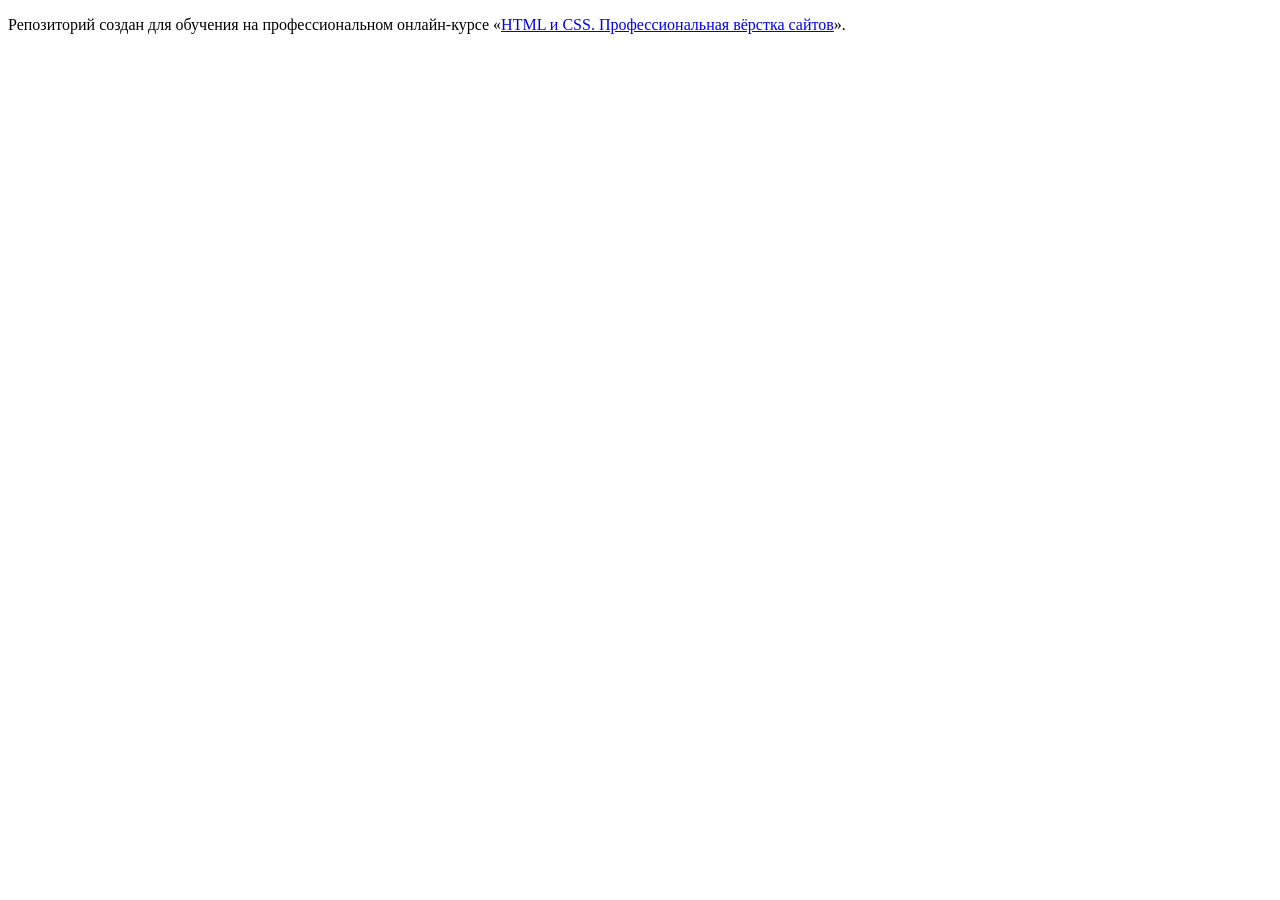
==== index.html @ 045b47e9 ":hatching_chick:" ====
<!DOCTYPE html>
<html lang="ru">
  <head>
    <meta charset="utf-8">
    <title>HTML Academy: Седона</title>
  </head>
  <body>

    <p>Репозиторий создан для обучения на профессиональном онлайн‑курсе «<a href="https://htmlacademy.ru/intensive/htmlcss">HTML и CSS. Профессиональная вёрстка сайтов</a>».</p>

  </body>
</html>
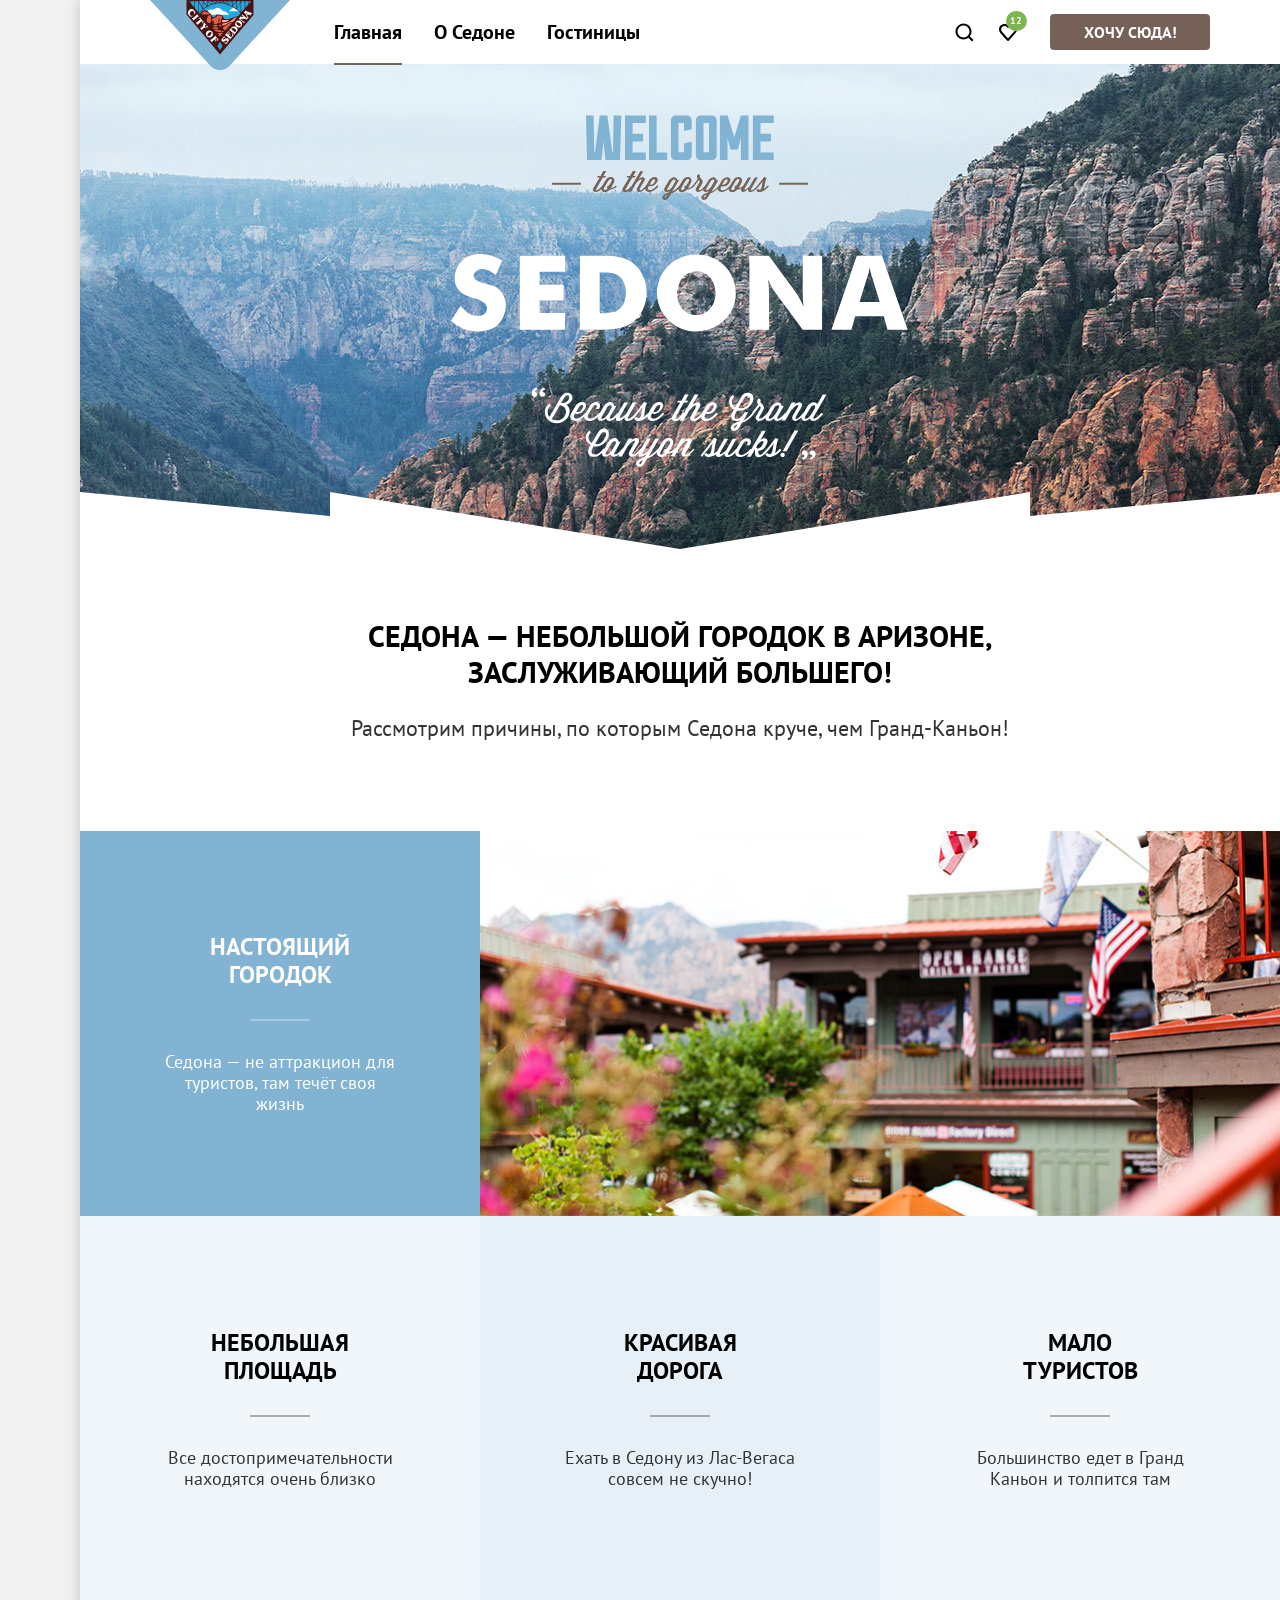
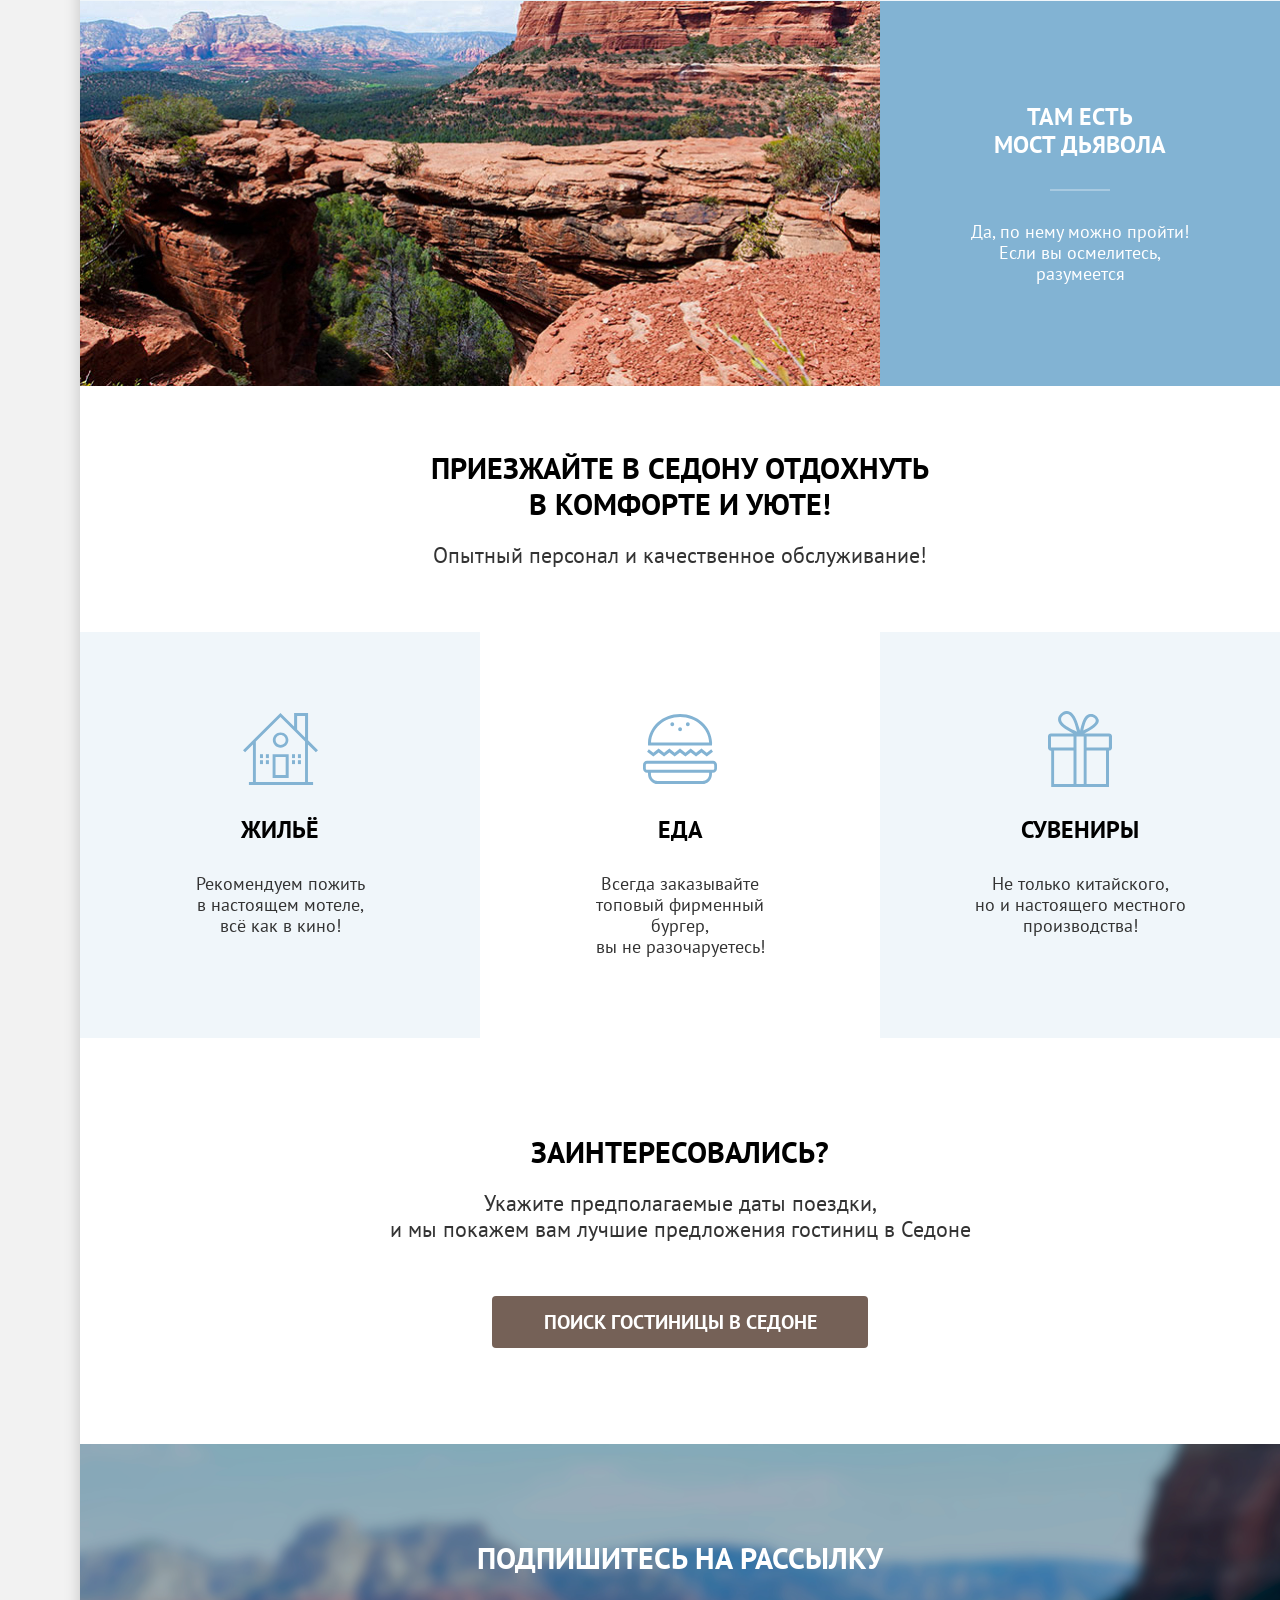
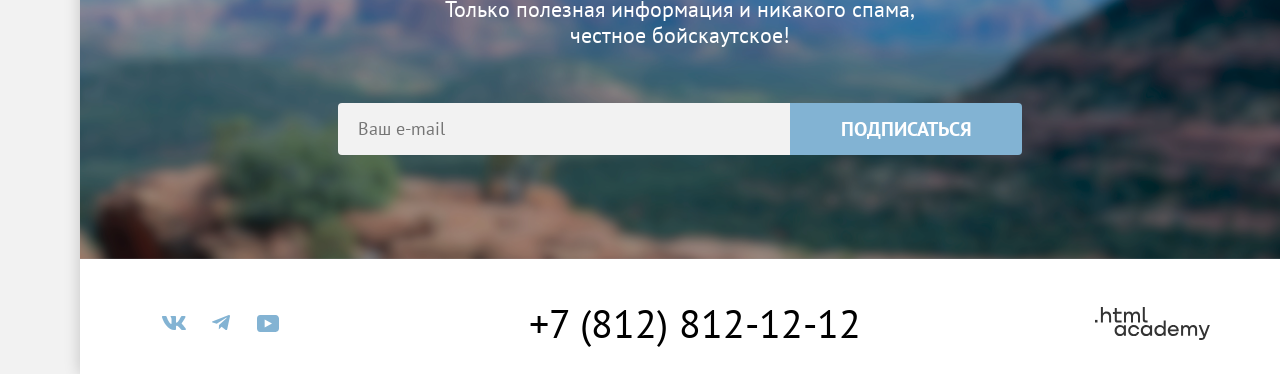
==== commit 00c75dca: "fix#1" ====
--- a/index.html
+++ b/index.html
@@ -1,12 +1,299 @@
 <!DOCTYPE html>
 <html lang="ru">
+
   <head>
-    <meta charset="utf-8">
-    <title>HTML Academy: Седона</title>
+    <meta charset="UTF-8">
+    <meta name="viewport" content="width=device-width, initial-scale=1.0">
+    <title>Главная страница Седона</title>
+    <link rel="stylesheet" href="./styles/styles.css">
   </head>
-  <body>
-
-    <p>Репозиторий создан для обучения на профессиональном онлайн‑курсе «<a href="https://htmlacademy.ru/intensive/htmlcss">HTML и CSS. Профессиональная вёрстка сайтов</a>».</p>
-
+
+  <body class="page">
+    <div class="page__layout container">
+      <header class="page__header page-header" data-test="header">
+        <nav class="page-header__main-nav main-nav">
+          <a class="main-nav__logo logo" href="index.html">
+            <img class="logo__image" src="./images/logo.svg" width="140" height="70" alt="Логотип Седона">
+          </a>
+
+          <ul class="main-nav__site-nav site-nav">
+            <li class="site-nav__item">
+              <a class="site-nav__link site-nav__link--active" href="index.html">Главная</a>
+            </li>
+            <li class="site-nav__item">
+              <a class="site-nav__link" href="about.html">О Седоне</a>
+            </li>
+            <li class="site-nav__item">
+              <a class="site-nav__link" href="catalog.html">Гостиницы</a>
+            </li>
+          </ul>
+
+          <ul class="main-nav__user-nav user-nav">
+            <li class="user-nav__item">
+              <a class="user-nav__link user-nav__link--icon-search" href="search.html">
+                <span class="visually-hidden">Поиск по сайту</span>
+              </a>
+            </li>
+            <li class="user-nav__item">
+              <a class="user-nav__link user-nav__link--icon-favorite" href="#">
+                <span class="visually-hidden">Сохранённые товары</span>
+                <span class="user-nav__notification notification-badge">12</span>
+              </a>
+            </li>
+          </ul>
+
+          <a class="main-nav__button button button--secondary button--size-s" href="#">Хочу сюда!</a>
+        </nav>
+      </header>
+
+      <div class="page__content" data-test="main">
+        <main class="page__main">
+          <section class="hero" data-test="hero">
+            <h1 class="visually-hidden">Турестический город Седона</h1>
+
+            <img class="hero__image" src="./images/welcome.svg" width="458" height="352" alt="welcome to the gorgeous. Sedona Becouse the Grand Canyon sucks!">
+          </section>
+
+          <section class="reasons" data-test="advantages">
+            <h2 class="visually-hidden">Причины посетить Седону</h2>
+
+            <div class="reasons__content">
+              <p class="reasons__title">Седона — небольшой городок в Аризоне, заслуживающий большего!</p>
+              <p class="reasons__description">Рассмотрим причины, по которым Седона круче, чем Гранд-Каньон!</p>
+            </div>
+
+            <ul class="reasons__list">
+              <li class="reasons__item reasons__item--theme-accent reasons__item--wide">
+                <div class="reasons__item-content">
+                  <h3 class="reasons__item-title">Настоящий городок</h3>
+                  <p class="reasons__item-description">Седона — не аттракцион для туристов, там течёт своя жизнь</p>
+                </div>
+
+                <img class="reasons__image" src="./images/reasons-1.jpg.jpg" width="800" height="385" alt="Главная улица Седоны">
+              </li>
+              <li class="reasons__item">
+                <div class="reasons__item-content">
+                  <h3 class="reasons__item-title">Небольшая площадь</h3>
+                  <p class="reasons__item-description">Все достопримечательности находятся очень близко</p>
+                </div>
+              </li>
+              <li class="reasons__item">
+                <div class="reasons__item-content">
+                  <h3 class="reasons__item-title">Красивая <br> дорога</h3>
+                  <p class="reasons__item-description">Ехать в Седону из Лас-Вегаса совсем не скучно!</p>
+                </div>
+              </li>
+              <li class="reasons__item">
+                <div class="reasons__item-content">
+                  <h3 class="reasons__item-title">Мало <br> туристов</h3>
+                  <p class="reasons__item-description">Большинство едет в Гранд Каньон и толпится там</p>
+                </div>
+              </li>
+
+              <li class="reasons__item reasons__item--theme-accent reasons__item--wide reasons__item--direction-reverse">
+                <div class="reasons__item-content">
+                  <h3 class="reasons__item-title">Там есть <br> мост дьявола</h3>
+                  <p class="reasons__item-description">Да, по нему можно пройти! Если вы осмелитесь, разумеется</p>
+                </div>
+                <img class="reasons__image" src="./images/reasons-2.jpg.jpg" width="800" height="385" alt="Главная улица Седоны">
+              </li>
+
+            </ul>
+          </section>
+
+          <section class="recommendations" data-test="service">
+            <h2 class="visually-hidden">Рекомендации</h2>
+
+            <div class="recommendations__content">
+              <p class="recommendations__title">Приезжайте в Седону отдохнуть в комфорте и уюте!</p>
+              <p class="recommendations__description">Опытный персонал и качественное обслуживание!</p>
+            </div>
+
+            <ul class="recommendations__list">
+              <li class="recommendations__item recommendations__item--icon-house">
+                <h3 class="recommendations__item-title">Жильё</h3>
+                <p class="recommendations__item-description">Рекомендуем пожить <br> в настоящем мотеле, <br> всё как в кино!</p>
+              </li>
+              <li class="recommendations__item recommendations__item--icon-food">
+                <h3 class="recommendations__item-title">Еда</h3>
+                <p class="recommendations__item-description">Всегда заказывайте <br> топовый фирменный бургер, <br> вы не разочаруетесь!</p>
+              </li>
+              <li class="recommendations__item recommendations__item--icon-present">
+                <h3 class="recommendations__item-title">Сувениры</h3>
+                <p class="recommendations__item-description">Не только китайского, <br> но и настоящего местного <br> производства!</p>
+              </li>
+            </ul>
+          </section>
+
+          <section class="hotels" data-test="search">
+            <h2 class="visually-hidden">Зарегестрироваться в гостиницу</h2>
+
+            <div class="hotels__content">
+              <p class="hotels__title">Заинтересовались?</p>
+              <p class="hotels__description">
+                Укажите предполагаемые даты поездки, <br> и мы покажем вам лучшие предложения гостиниц в Седоне
+              </p>
+
+              <button class="hotels__button button button--secondary button--size-m" type="button">ПОИСК ГОСТИНИЦЫ В седоне</button>
+            </div>
+          </section>
+        </main>
+
+        <section class="newsletter newsletter--theme-cover" data-test="subscribe">
+          <div class="newsletter__content">
+            <h2 class="newsletter__title">Подпишитесь на рассылку</h2>
+            <p class="newsletter__description">
+              Только полезная информация и никакого спама, честное бойскаутское!
+            </p>
+          </div>
+
+          <form class="newsletter__form newsletter-form" action="https://echo.htmlacademy.ru/" method="post">
+            <label class="visually-hidden" for="user-email-field">E-mail</label>
+            <input class="newsletter-form__field field" type="email" name="user-email" id="user-email-field" placeholder="Ваш e-mail">
+
+            <button class="newsletter-form__button button button--primary button--size-m" type="submit">Подписаться</button>
+          </form>
+
+        </section>
+      </div>
+
+      <footer class="page__footer page-footer" data-test="footer">
+        <ul class="page-footer__social social">
+          <li class="social__item">
+            <a class="social__link social__link--icon-vk" href="#">
+              <span class="visually-hidden">Vkontake</span>
+            </a>
+          </li>
+          <li class="social__item">
+            <a class="social__link social__link--icon-telegram" href="#">
+              <span class="visually-hidden">Telegram</span>
+            </a>
+          </li>
+          <li class="social__item">
+            <a class="social__link social__link--icon-youtube" href="#">
+              <span class="visually-hidden">Youtube</span>
+            </a>
+          </li>
+        </ul>
+
+        <a class="page-footer__phone" href="tel:++78128121212">+7 (812) 812-12-12</a>
+
+        <a class="page-footer__developed" href="https://htmlacademy.ru/intensive/htmlcss">
+          <svg width="115" height="33" viewBox="0 0 115 33" fill="currentColor" xmlns="http://www.w3.org/2000/svg">
+            <path d="M0 12.9V15.5H2.5V12.9H0Z" />
+            <path d="M11.6 4.5C10 4.5 8.8 5.2 8 6.2H7.9V0H5.9V15.5H7.9V10.2C7.9 8.1 9.2 6.6 11.2 6.6C13 6.6 14.1 8 14.1 9.8V15.5H16.1V9.4C16.2 6.4 14.3 4.5 11.6 4.5Z" />
+            <path d="M26.6 4.8H21.8V1.1H19.8V4.9H17.9V6.9H19.8V12.9C19.8 14.6 20.8 15.6 22.5 15.6H26.6V13.6H22.9C22.2 13.6 21.8 13.2 21.8 12.5V6.8H26.6V4.8Z" />
+            <path d="M41.1 4.6C39.5 4.6 38.2 5.4 37.6 6.7H37.5C36.9 5.5 35.7 4.6 34.1 4.6C32.7 4.6 31.6 5.4 31 6.4H30.9V4.8H29V15.4H31V10C31 8 32 6.5 33.6 6.5C35.1 6.5 36 7.5 36 9.1V15.4H38V9.8C38 7.4 39.4 6.5 40.6 6.5C42.1 6.5 43 7.5 43 9.1V15.4H45V8.9C45.1 6.4 43.6 4.6 41.1 4.6Z" />
+            <path d="M47.8 12.7C47.8 14.4 48.8 15.4 50.6 15.4H52.6V13.4H50.9C50.2 13.4 49.8 13 49.8 12.3V0H47.8V12.7Z" />
+            <path d="M28.9 19.7C28 18.6 26.7 17.9 25 17.9C21.9 17.9 19.6 20.2 19.6 23.5C19.6 26.8 21.9 29.1 25 29.1C26.8 29.1 28 28.3 28.8 27.2H28.9V28.8H30.9V18.2H28.9V19.7ZM25.3 27.1C23.1 27.1 21.7 25.5 21.7 23.5C21.7 21.5 23.1 19.9 25.3 19.9C27.5 19.9 28.9 21.5 28.9 23.5C28.9 25.4 27.5 27.1 25.3 27.1Z" />
+            <path d="M44.2 22C43.7 19.6 41.6 17.9 38.8 17.9C35.4 17.9 33.2 20.4 33.2 23.5C33.2 26.6 35.4 29.1 38.8 29.1C41.6 29.1 43.7 27.3 44.2 24.9H42.1C41.7 26.2 40.4 27.2 38.8 27.2C36.6 27.2 35.2 25.6 35.2 23.6C35.2 21.6 36.6 20 38.8 20C40.4 20 41.6 21 42.1 22.2H44.2V22Z" />
+            <path d="M55.1 19.7C54.2 18.6 52.9 17.9 51.2 17.9C48.1 17.9 45.8 20.2 45.8 23.5C45.8 26.8 48.1 29.1 51.2 29.1C53 29.1 54.2 28.3 55 27.2H55.1V28.8H57.1V18.2H55.1V19.7ZM51.5 27.1C49.3 27.1 47.9 25.5 47.9 23.5C47.9 21.5 49.3 19.9 51.5 19.9C53.7 19.9 55.1 21.5 55.1 23.5C55.1 25.4 53.6 27.1 51.5 27.1Z" />
+            <path d="M68.7 19.8C67.8 18.7 66.5 17.9 64.8 17.9C61.7 17.9 59.4 20.2 59.4 23.5C59.4 26.8 61.6 29.1 64.8 29.1C66.5 29.1 67.8 28.3 68.6 27.3H68.7V28.8H70.7V13.4H68.7V19.8ZM65.1 27.1C62.9 27.1 61.5 25.5 61.5 23.5C61.5 21.5 62.9 19.9 65.1 19.9C67.3 19.9 68.7 21.5 68.7 23.5C68.6 25.5 67.2 27.1 65.1 27.1Z" />
+            <path d="M78.3 17.9C75 17.9 72.8 20.4 72.8 23.5C72.8 26.5 74.9 29.1 78.3 29.1C80.8 29.1 82.8 27.8 83.5 25.5H81.4C80.9 26.5 79.8 27.1 78.4 27.1C76.5 27.1 75.1 25.8 75 24.2H83.8C84 20.6 81.8 17.9 78.3 17.9ZM78.3 19.8C80 19.8 81.3 20.8 81.6 22.4H75.1C75.4 20.9 76.6 19.8 78.3 19.8Z" />
+            <path d="M98.2 17.9C96.6 17.9 95.3 18.7 94.6 19.9H94.5C93.9 18.7 92.7 17.9 91.1 17.9C89.7 17.9 88.6 18.6 88 19.7V18.2H86.1V28.8H88.1V23.4C88.1 21.4 89.1 20 90.7 19.9C92.2 19.9 93.1 20.9 93.1 22.5V28.8H95.1V23.2C95.1 20.8 96.5 19.9 97.7 19.9C99.2 19.9 100.1 20.9 100.1 22.5V28.8H102.1V22.3C102.2 19.7 100.7 17.9 98.2 17.9Z" />
+            <path d="M109.4 27L105.8 18.1H103.6L108.4 29.7C108.1 30.6 107.7 30.9 106.7 30.9H104.2V32.9H106.7C108.5 32.9 109.5 32.1 110.2 30.3L114.9 18.1H112.8L109.4 27Z" />
+          </svg>
+
+          <span class="visually-hidden">Сайт разработан HTML Academy</span>
+        </a>
+      </footer>
+    </div>
+
+    <div class="modal">
+      <div class="modal__content">
+        <button class="modal__close" type="button" title="Закрыть">
+          <span class="visually-hidden">Закрыть</span>
+        </button>
+
+        <section>
+          <h2 class="modal__title">Поиск гостиницы в Седоне</h2>
+
+          <form class="modal__form appointment-form" action="https://echo.htmlacademy.ru" method="post">
+            <div class="appointment-form__field-group appointment-form__field-date">
+              <label class="appointment-form__label" for="arrival-date">Дата заезда:</label>
+
+              <div class="appointment-form__input-date-wrapper">
+                <input class="appointment-form__input appointment-form__input-date" type="text" name="arrival-date" id="arrival-date" value="27 апреля 2020" placeholder="Укажите дату" required>
+
+                <span class="appointment-form__text appointment-form__text--danger">Мы не можем отправить вас в прошлое.</span>
+              </div>
+            </div>
+
+            <div class="appointment-form__field-group appointment-form__field-date">
+              <label class="appointment-form__label" for="leave-date">Дата выезда:</label>
+
+              <div class="appointment-form__input-date-wrapper">
+                <input class="appointment-form__input appointment-form__input-date" type="text" name="leave-date" id="leave-date" value="1 сентября 2023" placeholder="Укажите дату" required>
+
+                <span class="appointment-form__text">На эти даты есть свободные номера. Пока есть.</span>
+              </div>
+            </div>
+
+            <div class="appointment-form__field-group appointment-form__field-count">
+              <label class="appointment-form__label" for="parent-field">Взрослые:</label>
+
+              <div class="appointment-form__input-count-wrapper">
+                <button class="appointment-form__button-minus button-input" type="button">
+                  <svg class="button-input__icon" width="14" height="2" viewBox="0 0 14 2" fill="none" xmlns="http://www.w3.org/2000/svg">
+                    <path d="M0 0L0 2L14 2V0L0 0Z" fill="#000000" />
+                  </svg>
+
+                  <span class="visually-hidden">Уменьшить</span>
+                </button>
+
+                <input class="appointment-form__input appointment-form__input-count" type="text" name="parent-count" id="parent-field" value="2" placeholder="2">
+
+                <button class="appointment-form__button-plus button-input" type="button">
+                  <svg class="button-input__icon" xmlns="http://www.w3.org/2000/svg" width="14" height="14" fill="none">
+                    <path fill="#000" d="M14 6H8V0H6v6H0v2h6v6h2V8h6V6Z" />
+                  </svg>
+
+                  <span class="visually-hidden">Увеличить</span>
+                </button>
+              </div>
+            </div>
+
+            <div class="appointment-form__field-group appointment-form__field-count">
+
+              <span class="appointment-form__label-wrapper">
+                <label class="appointment-form__label" for="children-field">Дети:</label>
+
+                <span class="appointment-form__tooltip tooltip">
+                  <button class="tooltip__toggle" type="button" aria-labelledby="tooltip-label">
+                  </button>
+
+                  <span class="tooltip__text" role="tooltip" id="tooltip-label">Укажите количество детей, которые будут с вами, возраст которых от 6 до 18 лет. Дети до 6 лет размещаются бесплатно.</span>
+                </span>
+              </span>
+
+              <div class="appointment-form__input-count-wrapper">
+                <button class="appointment-form__button-minus button-input" type="button">
+                  <svg class="button-input__icon" width="14" height="2" viewBox="0 0 14 2" fill="none" xmlns="http://www.w3.org/2000/svg">
+                    <path d="M0 0L0 2L14 2V0L0 0Z" fill="#000000" />
+                  </svg>
+
+                  <span class="visually-hidden">Уменьшить</span>
+                </button>
+
+                <input class="appointment-form__input appointment-form__input-count" type="text" name="children-count" id="children-field" value="2" placeholder="2">
+
+                <button class="appointment-form__button-plus button-input" type="button">
+                  <svg class="button-input__icon" xmlns="http://www.w3.org/2000/svg" width="14" height="14" fill="none">
+                    <path fill="#000" d="M14 6H8V0H6v6H0v2h6v6h2V8h6V6Z" />
+                  </svg>
+
+                  <span class="visually-hidden">Увеличить</span>
+                </button>
+              </div>
+            </div>
+
+            <button class="appointment-form__button button button--primary button--size-l" type="submit">Найти</button>
+          </form>
+        </section>
+      </div>
+    </div>
+
+    <script src="./scripts/script.js"></script>
   </body>
+
 </html>
--- a/styles/styles.css
+++ b/styles/styles.css
@@ -0,0 +1,1992 @@
+@font-face {
+  font-style: normal;
+  font-weight: 400;
+  font-family: "PT Sans";
+
+  font-display: swap;
+  src: url("../fonts/ptsans-400.woff2") format("woff2");
+}
+
+@font-face {
+  font-style: normal;
+  font-weight: 700;
+  font-family: "PT Sans";
+
+  font-display: swap;
+  src: url("../fonts/ptsans-700.woff2") format("woff2");
+}
+
+:root {
+  --bg-color-basic: #ffffff;
+  --bg-color-basic-2: rgba(0, 0, 0, 0.3);
+  --bg-color-basic-3: #82b3d3;
+  --bg-color-basic-small: rgba(255, 255, 255, 0.3);
+  --bg-color-default: #f2f2f2;
+  --bg-color-second-1: rgba(131, 179, 211, 0.12);
+  --bg-color-second-2: rgba(131, 179, 211, 0.2);
+  --bg-color-underlay: #aebad0;
+  --border-color: #e6e6e6;
+  --button-bg-active: #7db54f;
+  --button-bg-active-hover: #6c9e42;
+  --button-bg-disabled: #e5e5e5;
+  --button-bg-disabled-2: #e6e6e6;
+  --button-bg-primary: #82b3d3;
+  --button-bg-primary-hover: #68a2ca;
+  --button-bg-secondary: #756157;
+  --button-bg-secondary-hover: #615048;
+  --font-family: "PT Sans";
+  --icon-bg-color: #83b3d3;
+  --icon-bg-color-active: rgba(104, 162, 202, 0.3);
+  --icon-bg-color-hover: #68a2ca;
+  --input-bg-color: #f2f2f2;
+  --input-bg-color-2: #83b3d3;
+  --input-bg-color-hover: #e6e6e6;
+  --input-border-color: #83b3d3;
+  --text-accent: #ffffff;
+  --text-accent-active: rgba(255, 255, 255, 0.3);
+  --text-accent-hover: rgba(255, 255, 255, 0.6);
+  --text-active: rgba(117, 97, 87, 0.3);
+  --text-basic: #333333;
+  --text-basic-hover: rgba(51, 51, 51, 0.6);
+  --text-error: #ff5757;
+  --text-hover: #756157;
+  --text-second: #000000;
+}
+
+/* helpers */
+.container {
+  box-sizing: border-box;
+  width: 1200px;
+  margin-right: auto;
+  margin-left: auto;
+}
+
+.visually-hidden {
+  position: absolute;
+
+  width: 1px;
+  height: 1px;
+  padding: 0;
+  overflow: hidden;
+
+  border: 0;
+
+  clip: rect(1px, 1px, 1px, 1px);
+}
+
+
+/* blocks */
+.page {
+  min-width: 1280px;
+  margin: 0;
+  padding: 0;
+  padding-right: 40px;
+  padding-left: 40px;
+
+  font-weight: 400;
+  font-size: 18px;
+  line-height: 117%;
+  font-family: var(--font-family);
+  color: var(--text-basic);
+
+  background-color: var(--bg-color-default);
+}
+
+.page__layout {
+  display: grid;
+  min-height: 100vh;
+
+  background-color: var(--bg-color-basic);
+  box-shadow: 0 0 15px 0 rgba(0, 0, 0, 0.2);
+
+  grid-template-areas:
+    "header"
+    "content"
+    "footer";
+  grid-template-rows: auto 1fr auto;
+}
+
+.page__header {
+  grid-area: header;
+}
+
+.page__content {
+  margin-top: -6px;
+
+  grid-area: content;
+}
+
+.page__footer {
+  grid-area: footer;
+}
+
+.page__content-header {
+  padding: 35px 70px 70px;
+
+  background-image: url("./../images/content-header.png");
+  background-repeat: no-repeat;
+  background-position: center;
+  background-size: cover;
+  background-color: var(--bg-color-underlay);
+}
+
+.page__inner-title {
+  margin: 0;
+  margin-bottom: 8px;
+
+  font-weight: 700;
+  font-size: 60px;
+  line-height: 130%;
+  color: var(--text-accent);
+}
+
+.page__breadcrumbs {
+  margin-bottom: 40px;
+}
+
+.button {
+  display: inline-flex;
+  justify-content: center;
+  align-items: center;
+  box-sizing: border-box;
+  padding: 8px 15px;
+
+  font-weight: 700;
+  font-family: inherit;
+  text-align: center;
+  color: var(--text-accent);
+  text-transform: uppercase;
+  text-decoration: none;
+  word-break: break-all;
+
+  background-color: transparent;
+  border: none;
+  border-radius: 4px;
+  cursor: pointer;
+}
+
+.button:active {
+  color: var(--text-accent-active);
+}
+
+.button--secondary {
+  background-color: var(--button-bg-secondary);
+}
+
+.button--secondary:hover,
+.button--secondary:focus {
+  background-color: var(--button-bg-secondary-hover);
+}
+
+.button--secondary:active {
+  background-color: var(--button-bg-secondary);
+}
+
+.button--primary {
+  background-color: var(--button-bg-primary);
+}
+
+.button--primary:hover,
+.button--primary:focus {
+  background-color: var(--button-bg-primary-hover);
+}
+
+.button--primary:active {
+  background-color: var(--button-bg-primary);
+}
+
+.button--active {
+  background-color: var(--button-bg-active);
+}
+
+.button--active:hover,
+.button--active:focus {
+  background-color: var(--button-bg-active-hover);
+}
+
+.button--active:active {
+  background-color: var(--button-bg-active);
+}
+
+.button--disabled {
+  color: var(--text-accent);
+
+  background-color: var(--button-bg-disabled);
+  cursor: default;
+
+  pointer-events: none;
+}
+
+.button--size-s {
+  font-size: 16px;
+  line-height: 125%;
+}
+
+.button--size-m {
+  font-size: 20px;
+  line-height: 180%;
+}
+
+.button--size-l {
+  padding: 18px 15px;
+
+  font-size: 20px;
+  line-height: 120%;
+
+  border-radius: 10px;
+}
+
+.button-ghost {
+  display: inline-block;
+  box-sizing: border-box;
+  padding: 8px 15px;
+
+  font-weight: 700;
+  font-size: 16px;
+  line-height: 125%;
+  font-family: inherit;
+  text-align: center;
+  color: var(--text-accent);
+  text-transform: uppercase;
+  text-decoration: none;
+  word-break: break-all;
+
+  background-color: transparent;
+  border: none;
+  border-radius: 4px;
+  outline: none;
+  cursor: pointer;
+}
+
+.button-ghost:hover {
+  color: rgba(255, 255, 255, 0.6);
+}
+
+.button-ghost:focus-visible {
+  padding: 5px 12px;
+
+  border: 3px solid var(--icon-bg-color);
+}
+
+.button-ghost:active {
+  color: var(--text-accent-active);
+}
+
+.button-ghost:disabled {
+  color: rgba(255, 255, 255, 0.1);
+
+  cursor: not-allowed;
+
+  pointer-events: none;
+}
+
+.button-input {
+  z-index: 2;
+
+  display: flex;
+  justify-content: center;
+  align-items: center;
+  width: 20px;
+  height: 20px;
+  padding: 0;
+
+  background-color: transparent;
+  border: none;
+  border-radius: 4px;
+  outline: none;
+  cursor: pointer;
+
+  fill: #000000;
+  fill-opacity: 0.3;
+}
+
+.button-input__icon {
+  fill: inherit;
+  fill-opacity: inherit;
+}
+
+.button-input:hover {
+  fill-opacity: 1;
+}
+
+.button-input:focus-visible {
+  outline: 3px solid var(--button-bg-primary);
+
+  fill-opacity: 1;
+}
+
+.button-input:active {
+  fill-opacity: 0.3;
+}
+
+.button-input:disabled {
+  cursor: default;
+
+  pointer-events: none;
+}
+
+.logo {
+  display: flex;
+}
+
+.logo:hover,
+.logo:focus {
+  opacity: 0.7;
+}
+
+.logo:active {
+  opacity: 0.5;
+}
+
+.tooltip {
+  width: 26px;
+  height: 26px;
+}
+
+.tooltip__toggle {
+  display: block;
+  width: 26px;
+  height: 26px;
+  padding: 0;
+
+  background-color: var(--bg-color-basic-3);
+  background-image: url("./../images/icon-popover.svg");
+  background-repeat: no-repeat;
+  background-position: center;
+  border: none;
+  border-radius: 100%;
+  cursor: pointer;
+}
+
+.tooltip__toggle:hover + .tooltip__text,
+.tooltip__toggle:focus + .tooltip__text {
+  display: block;
+}
+
+.tooltip__text {
+  position: absolute;
+  top: 100%;
+  right: 50%;
+
+  display: none;
+  box-sizing: border-box;
+  width: 256px;
+  margin-top: 15px;
+  padding: 20px 18px 23px 22px;
+
+  font-size: 16px;
+  line-height: 125%;
+  color: var(--text-accent);
+
+  background-color: #333333;
+  border-radius: 10px;
+  box-shadow: 0 15px 30px 0 rgba(0, 0, 0, 0.3);
+  transform: translateX(50%);
+}
+
+.tooltip__text::before {
+  content: "";
+  position: absolute;
+  top: -9px;
+  left: 50%;
+
+  width: 19px;
+  height: 9px;
+
+  background-image: url("../../images/icon-tooltip-arrow.svg");
+  background-repeat: no-repeat;
+  background-position: center;
+  transform: translateX(-50%);
+}
+
+.notification-badge {
+  display: block;
+  box-sizing: border-box;
+  min-width: 20px;
+  height: 20px;
+  padding: 5px 5px 5px 4px;
+
+  font-size: 10px;
+  line-height: 10px;
+  text-align: center;
+  color: var(--text-accent);
+
+  background-color: #7db54f;
+  border-radius: 100vh;
+}
+
+.social {
+  display: flex;
+  flex-wrap: wrap;
+  align-items: center;
+  margin: 0;
+  padding: 0;
+
+  list-style: none;
+}
+
+.social__link {
+  display: flex;
+  justify-content: center;
+  align-items: center;
+  width: 47px;
+  height: 40px;
+}
+
+.social__link:hover::before,
+.social__link:focus::before {
+  background-color: var(--icon-bg-color-hover);
+}
+
+.social__link:active::before {
+  background-color: var(--icon-bg-color-active);
+}
+
+.social__link::before {
+  background-color: var(--icon-bg-color);
+
+  mask-position: center;
+  mask-repeat: no-repeat;
+}
+
+.social__link--icon-telegram::before {
+  content: "";
+
+  width: 18px;
+  height: 16px;
+
+  mask-image: url("./../images/icon-tg.svg");
+}
+
+.social__link--icon-youtube::before {
+  content: "";
+
+  width: 22px;
+  height: 17px;
+
+  mask-image: url("./../images/icon-youtube.svg");
+}
+
+.social__link--icon-vk::before {
+  content: "";
+
+  width: 24px;
+  height: 14px;
+
+  mask-image: url("./../images/icon-vk.svg");
+}
+
+.pagination {
+  display: flex;
+  flex-wrap: wrap;
+  margin: 0;
+  padding: 0;
+
+  list-style: none;
+
+  gap: 8px;
+}
+
+.pagination__link {
+  display: flex;
+  justify-content: center;
+  align-items: center;
+  box-sizing: border-box;
+  min-width: 60px;
+  height: 60px;
+  padding-right: 15px;
+  padding-left: 15px;
+
+  font-weight: 700;
+  font-size: 20px;
+  line-height: 180%;
+  text-align: center;
+  color: var(--text-accent);
+  text-transform: uppercase;
+  text-decoration: none;
+  word-break: break-all;
+
+  background-color: var(--bg-color-basic-3);
+  border-radius: 4px;
+  cursor: pointer;
+}
+
+.pagination__link:hover,
+.pagination__link:focus {
+  background-color: var(--button-bg-primary-hover);
+  outline: 1px solid var(--bg-color-basic-3);
+  outline-offset: -1px;
+}
+
+.pagination__link:active {
+  color: var(--text-accent-active);
+
+  background-color: var(--bg-color-basic-3);
+  outline: none;
+}
+
+.pagination__link--active[class] {
+  color: var(--text-second);
+
+  background-color: var(--bg-color-default);
+  outline: none;
+  cursor: default;
+}
+
+.pagination__link--dots[class] {
+  font-weight: 400;
+  font-size: 22px;
+  line-height: 118%;
+  color: var(--text-second);
+
+  background-color: var(--bg-color-basic);
+  outline: revert;
+}
+
+.pagination__link--dots:hover,
+.pagination__link--dots:focus {
+  opacity: 0.6;
+}
+
+.pagination__link--dots:active {
+  opacity: 0.3;
+}
+
+.hotel-rating {
+  display: flex;
+  margin: 0;
+}
+
+.hotel-rating::before {
+  content: "";
+
+  height: 17px;
+
+  background-image: url("./../images/icon-star.svg");
+  background-repeat: repeat-x;
+}
+
+.hotel-rating--bad::before {
+  width: 24px;
+}
+
+.hotel-rating--not-bad::before {
+  width: 48px;
+}
+
+.hotel-rating--normal::before {
+  width: 72px;
+}
+
+.hotel-rating--good::before {
+  width: 96px;
+}
+
+.hotel-rating--very-good::before {
+  width: 120px;
+}
+
+.breadcrumbs {
+  display: flex;
+  flex-wrap: wrap;
+  align-items: center;
+  margin: 0;
+  padding: 0;
+
+  list-style: none;
+
+  gap: 10px;
+}
+
+.breadcrumbs__item:not(:first-child) {
+  display: flex;
+  align-items: center;
+
+  gap: 10px;
+}
+
+.breadcrumbs__item:not(:first-child)::before {
+  content: "";
+
+  width: 7px;
+  height: 10px;
+
+  background-image: url("./../images/icon-arrow-right.svg");
+  background-repeat: no-repeat;
+}
+
+.breadcrumbs__link {
+  font-size: 16px;
+  line-height: 131%;
+  color: var(--text-accent);
+  text-decoration: none;
+
+  cursor: pointer;
+}
+
+.breadcrumbs__link:hover {
+  color: var(--text-accent-hove);
+}
+
+.breadcrumbs__link:focus {
+  color: var(--text-accent);
+}
+
+.breadcrumbs__link:active {
+  color: var(--text-accent-active);
+}
+
+.breadcrumbs__link--icon-homepage {
+  display: flex;
+
+  gap: 14px;
+}
+
+.breadcrumbs__link--icon-homepage::before {
+  content: "";
+
+  width: 12px;
+  height: 12px;
+
+  background-image: url("./../images/icon-homepage.svg");
+  background-repeat: no-repeat;
+}
+
+.breadcrumbs__link--active {
+  cursor: default;
+}
+
+.breadcrumbs__link--active:hover,
+.breadcrumbs__link--active:focus,
+.breadcrumbs__link--active:active {
+  color: var(--text-accent);
+}
+
+.filter-range {
+  width: 288px;
+}
+
+.filter-range__input-interval {
+  display: flex;
+  justify-content: space-between;
+  align-items: center;
+  margin-bottom: 44px;
+}
+
+.filter-range__input-wrapper {
+  position: relative;
+}
+
+.filter-range__input-caption {
+  position: absolute;
+  top: 13px;
+  right: 20px;
+
+  line-height: 133%;
+  color: var(--text-second);
+  word-break: break-all;
+
+  opacity: 0.3;
+}
+
+.filter-range__input {
+  box-sizing: border-box;
+  width: 143px;
+  padding: 13px 45px 11px 20px;
+
+  font-weight: 700;
+  font-size: 18px;
+  line-height: 133%;
+  font-family: inherit;
+  color: var(--text-second);
+
+  background: var(--input-bg-color);
+  border: none;
+  outline: none;
+}
+
+.filter-range__input::placeholder {
+  color: rgba(0, 0, 0, 0.6);
+}
+
+.filter-range__input:not(:disabled):hover {
+  background: var(--input-bg-color-hover);
+}
+
+.filter-range__input:focus-visible {
+  background: var(--input-bg-color-hover);
+  outline: 3px solid var(--input-border-color);
+}
+
+.filter-range__input:disabled {
+  cursor: default;
+  opacity: 0.8;
+
+  pointer-events: none;
+}
+
+.filter-range__input--cropping-left {
+  border-radius: 4px 0 0 4px;
+}
+
+.filter-range__input--cropping-right {
+  border-radius: 0 4px 4px 0;
+}
+
+.filter-range__controls {
+  position: relative;
+}
+
+.filter-range__rail {
+  width: 100%;
+  height: 4px;
+
+  background-color: var(--bg-color-basic-small);
+}
+
+.filter-range__track {
+  position: absolute;
+  top: 0;
+  right: 0;
+  left: 0;
+
+  width: 78%;
+  height: 4px;
+
+  background-color: var(--bg-color-basic);
+}
+
+.filter-range__handle-button {
+  position: absolute;
+  top: 50%;
+
+  width: 20px;
+  height: 20px;
+  padding: 0;
+
+  background-color: var(--bg-color-basic);
+  border: none;
+  border-radius: 5px;
+  transform: translateY(-50%);
+  cursor: pointer;
+}
+
+.filter-range__handle-button:focus-visible {
+  outline: 3px solid var(--icon-bg-color);
+}
+
+.filter-range__handle-button:active {
+  outline: 2px solid var(--icon-bg-color);
+}
+
+.filter-range__handle-button-min {
+  left: 0;
+}
+
+.filter-range__handle-button-max {
+  left: 207px;
+}
+
+.filter-range__handle-button--disabled {
+  background-color: #d3d3d3;
+  cursor: default;
+
+  pointer-events: none;
+}
+
+.view-switcher {
+  display: flex;
+  flex-wrap: wrap;
+  margin: 0;
+  padding: 0;
+
+  list-style: none;
+
+  gap: 8px;
+}
+
+.view-switcher__control {
+  display: flex;
+  justify-content: center;
+  align-items: center;
+  width: 48px;
+  height: 48px;
+
+  color: var(--text-second);
+  text-decoration: none;
+
+  border-radius: 4px;
+  outline: 2px solid var(--button-bg-disabled);
+  outline-offset: -2px;
+  cursor: pointer;
+}
+
+.view-switcher__control:hover {
+  outline-color: var(--text-second);
+}
+
+.view-switcher__control:focus {
+  outline-color: var(--button-bg-primary-hover);
+}
+
+.view-switcher__control:active {
+  outline-color: var(--text-second);
+}
+
+.view-switcher__control--active[class] {
+  outline-color: var(--text-second);
+}
+
+.view-switcher__control--display-tile::before,
+.view-switcher__control--display-card::before,
+.view-switcher__control--display-list::before {
+  content: "";
+
+  width: 16px;
+  height: 14px;
+
+  background-repeat: no-repeat;
+  background-position: center;
+}
+
+.view-switcher__control--display-tile::before {
+  background-image: url("./../images/icon-tile.svg");
+}
+
+.view-switcher__control--display-card::before {
+  background-image: url("./../images/icon-card.svg");
+}
+
+.view-switcher__control--display-list::before {
+  background-image: url("./../images/icon-list.svg");
+}
+
+.checkbox-field__input {
+  appearance: none;
+}
+
+.checkbox-field__label {
+  display: flex;
+  align-items: center;
+
+  line-height: 128%;
+  color: var(--text-accent);
+
+  cursor: pointer;
+
+  gap: 16px;
+}
+
+.checkbox-field__label::before {
+  content: "";
+
+  width: 20px;
+  height: 20px;
+
+  background-color: var(--bg-color-basic);
+  border-radius: 4px;
+}
+
+.checkbox-field__label:hover {
+  opacity: 0.6;
+}
+
+.checkbox-field__input:focus ~ .checkbox-field__label::before {
+  outline: 3px solid var(--input-border-color);
+}
+
+.checkbox-field__input:active ~ .checkbox-field__label {
+  opacity: 0.3;
+}
+
+.checkbox-field__input:disabled ~ .checkbox-field__label,
+.checkbox-field__input:disabled:hover ~ .checkbox-field__label,
+.checkbox-field__input:disabled:focus ~ .checkbox-field__label,
+.checkbox-field__input:disabled:active ~ .checkbox-field__label {
+  cursor: not-allowed;
+  opacity: 0.3;
+}
+
+.checkbox-field__input:checked ~ .checkbox-field__label::before {
+  background-image: url("./../../images/icon-checkbox.svg");
+  background-repeat: no-repeat;
+  background-position: center;
+}
+
+.radio-field__input {
+  appearance: none;
+}
+
+.radio-field__label {
+  display: flex;
+  align-items: center;
+
+  line-height: 128%;
+  color: var(--text-accent);
+
+  cursor: pointer;
+
+  gap: 16px;
+}
+
+.radio-field__label:hover {
+  opacity: 0.6;
+}
+
+.radio-field__label::before {
+  content: "";
+
+  width: 20px;
+  height: 20px;
+
+  background-color: var(--bg-color-basic);
+  border-radius: 100%;
+}
+
+.radio-field__input:checked ~ .radio-field__label::before {
+  background-image: url("./../../images/icon-radio.svg");
+  background-repeat: no-repeat;
+  background-position: center;
+}
+
+.radio-field__input:focus ~ .radio-field__label::before {
+  outline: 3px solid var(--input-border-color);
+}
+
+.radio-field__input:disabled ~ .radio-field__label,
+.radio-field__input:disabled:hover ~ .radio-field__label,
+.radio-field__input:disabled:focus ~ .radio-field__label,
+.radio-field__input:disabled:active ~ .radio-field__label {
+  cursor: not-allowed;
+  opacity: 0.3;
+}
+
+.user-rating {
+  margin: 0;
+  padding: 9px 15px;
+
+  font-size: 16px;
+  line-height: 125%;
+  text-align: center;
+  text-transform: uppercase;
+
+  background-color: var(--bg-color-default);
+  border-radius: 4px;
+}
+
+.sort {
+  padding: 14px 50px 14px 20px;
+
+  font-size: 18px;
+  line-height: 117%;
+  font-family: inherit;
+  color: inherit;
+
+  background-image: url("./../images/icon-arrow.svg");
+  background-repeat: no-repeat;
+  background-position: top 20px right 20px;
+  border: none;
+  border-radius: 4px;
+  outline: 2px solid var(--button-bg-disabled);
+  outline-offset: -2px;
+  cursor: pointer;
+
+  appearance: none;
+}
+
+.sort:hover,
+.sort:focus {
+  outline-color: var(--button-bg-primary-hover);
+}
+
+.sort:disabled {
+  color: var(--bg-color-basic-2);
+
+  background-image: url("./../images/icon-arrow-disabled.svg");
+  outline-color: var(--bg-color-basic-2);
+  cursor: default;
+}
+
+.user-nav {
+  display: flex;
+  flex-wrap: wrap;
+  align-items: center;
+  margin: 0;
+  padding: 0;
+
+  list-style: none;
+}
+
+.user-nav__link {
+  position: relative;
+
+  display: flex;
+  align-items: center;
+  padding: 22px 12px;
+
+  font-weight: 700;
+  font-size: 20px;
+  line-height: 120%;
+  color: var(--text-second);
+  text-decoration: none;
+
+  cursor: pointer;
+
+  gap: 8px;
+}
+
+.user-nav__link:hover,
+.user-nav__link:focus {
+  opacity: 0.7;
+}
+
+.user-nav__link:active {
+  opacity: 0.5;
+}
+
+.user-nav__notification {
+  position: absolute;
+  top: 11px;
+  left: 20px;
+}
+
+
+.user-nav__link::before {
+  content: "";
+
+  width: 20px;
+  height: 20px;
+}
+
+.user-nav__link--icon-favorite::before,
+.user-nav__link--icon-search::before {
+  background-repeat: no-repeat;
+  background-position: center;
+}
+
+.user-nav__link--icon-favorite::before {
+  background-image: url("../images/icon-favorite.svg");
+}
+
+.user-nav__link--icon-search::before {
+  background-image: url("../images/icon-search.svg");
+}
+
+.site-nav {
+  display: flex;
+  flex-wrap: wrap;
+  align-items: center;
+  margin: 0;
+  padding: 0;
+
+  list-style: none;
+}
+
+.site-nav__link {
+  display: block;
+  box-sizing: border-box;
+  padding: 20px 16px;
+
+  font-weight: 700;
+  font-size: 20px;
+  line-height: 120%;
+  color: var(--text-second);
+  text-transform: capitalize;
+  text-decoration: none;
+
+  cursor: pointer;
+}
+
+.site-nav__link:hover,
+.site-nav__link:focus {
+  opacity: 0.7;
+}
+
+.site-nav__link:active {
+  opacity: 0.5;
+}
+
+.site-nav__link--active {
+  position: relative;
+}
+
+.site-nav__link--active::before {
+  content: "";
+  position: absolute;
+  right: auto;
+  left: auto;
+  z-index: 1;
+
+  width: calc(100% - 32px);
+  height: 2px;
+
+  background-color: #756257;
+
+  bottom: -1px;
+}
+
+.product-preview {
+  display: grid;
+  box-sizing: border-box;
+  padding: 20px 19px 19px;
+
+  gap: 16px 20px;
+
+  border-radius: 4px;
+  outline: 1px solid var(--border-color);
+
+  grid-row: span 5;
+  grid-template-areas:
+    "image        image"
+    "title        title"
+    "category     price"
+    "button-more  button-favorites"
+    "hotel-rating user-rating";
+  grid-template-columns: 140px 140px;
+  grid-template-rows: subgrid;
+}
+
+.product-preview__title {
+  margin: 0;
+  margin-bottom: 4px;
+
+  font-weight: 700;
+  font-size: 24px;
+  color: var(--text-second);
+
+  grid-area: title;
+}
+
+.product-preview__link {
+  display: flex;
+  width: 300px;
+  height: 212px;
+  margin-bottom: 3px;
+
+  grid-area: image;
+}
+
+.product-preview__link:hover,
+.product-preview__link:focus {
+  opacity: 0.8;
+}
+
+.product-preview__link:active {
+  opacity: 0.6;
+}
+
+.product-preview__image {
+  display: block;
+  margin: 0;
+}
+
+.product-preview__category {
+  margin: 0;
+
+  grid-area: category;
+}
+
+.product-preview__price {
+  margin: 0;
+
+  grid-area: price;
+  justify-self: end;
+}
+
+.product-preview__button-more {
+  grid-area: button-more;
+}
+
+.product-preview__button-favorites {
+  grid-area: button-favorites;
+}
+
+.product-preview__hotel-rating {
+  align-self: center;
+  margin-top: -1px;
+  margin-left: -2px;
+
+  grid-area: hotel-rating;
+}
+
+.product-preview__user-rating {
+  grid-area: user-rating;
+}
+
+.main-nav {
+  display: flex;
+  align-items: flex-start;
+
+  gap: 20px;
+}
+
+.main-nav__logo {
+  z-index: 1000;
+
+  margin-right: 8px;
+}
+
+.main-nav__site-nav {
+  width: 465px;
+}
+
+.main-nav__user-nav {
+  margin-left: auto;
+}
+
+.main-nav__button {
+  width: 160px;
+  margin-top: 14px;
+}
+
+.page-header {
+  padding-right: 70px;
+  padding-left: 70px;
+}
+
+.hero {
+  display: flex;
+  justify-content: center;
+  padding-top: 51px;
+  padding-bottom: 82px;
+
+  background-color: var(--bg-color-underlay);
+  background-image:
+    url("./../images/devider.svg"),
+    url("./../images/hero-bg.jpg");
+  background-repeat: no-repeat;
+  background-position:
+    bottom center,
+    center 0;
+}
+
+
+.reasons__content {
+  display: flex;
+  flex-direction: column;
+  align-items: center;
+  padding: 69px 250px 89px;
+
+  gap: 26px;
+}
+
+.reasons__title {
+  margin: 0;
+
+  font-weight: 700;
+  font-size: 30px;
+  line-height: 120%;
+  text-align: center;
+  color: var(--text-second);
+  text-transform: uppercase;
+}
+
+.reasons__description {
+  margin: 0;
+
+  font-size: 22px;
+  line-height: 118%;
+  text-align: center;
+}
+
+.reasons__list {
+  display: grid;
+  margin: 0;
+  padding: 0;
+
+  list-style: none;
+
+  grid-template-columns: repeat(3, 400px);
+}
+
+.reasons__item {
+  display: grid;
+
+  grid-column: span 1;
+}
+
+.reasons__item:nth-child(even):not(.reasons__item--theme-accent) .reasons__item-content {
+  background-color: var(--bg-color-second-1);
+}
+
+.reasons__item:nth-child(odd):not(.reasons__item--theme-accent) .reasons__item-content {
+  background-color: var(--bg-color-second-2);
+}
+
+.reasons__item--wide {
+  grid-column: span 3;
+  grid-template-columns: 400px 1fr;
+}
+
+.reasons__item--direction-reverse {
+  grid-template-columns: 1fr 400px;
+}
+
+.reasons__item--direction-reverse .reasons__image {
+  order: -1;
+}
+
+.reasons__image {
+  display: block;
+  width: 100%;
+  height: 100%;
+}
+
+.reasons__item-content {
+  display: flex;
+  flex-direction: column;
+  align-items: center;
+  padding: 112px 85px;
+  padding-top: 113px;
+  padding-bottom: 111px;
+
+  gap: 30px;
+}
+
+.reasons__item-content::before {
+  content: "";
+
+  width: 60px;
+  height: 2px;
+
+  background-color: var(--bg-color-basic-2);
+}
+
+.reasons__item-title {
+  order: -1;
+  margin: 0;
+
+  font-weight: 700;
+  font-size: 24px;
+  line-height: 117%;
+  text-align: center;
+  color: var(--text-second);
+  text-transform: uppercase;
+}
+
+.reasons__item-description {
+  margin: 0;
+
+  text-align: center;
+}
+
+.reasons__item--theme-accent {
+  background-color: var(--bg-color-basic-3);
+}
+
+.reasons__item--theme-accent .reasons__item-title,
+.reasons__item--theme-accent .reasons__item-description {
+  color: var(--text-accent);
+}
+
+.reasons__item--theme-accent .reasons__item-content {
+  padding-top: 102px;
+  padding-bottom: 102px;
+}
+
+.reasons__item--theme-accent .reasons__item-content::before {
+  background-color: var(--bg-color-basic-small);
+}
+
+.recommendations__content {
+  display: flex;
+  flex-direction: column;
+  align-items: center;
+  padding: 64px 345px;
+  padding-bottom: 63px;
+
+  gap: 21px;
+}
+
+.recommendations__title {
+  margin: 0;
+
+  font-weight: 700;
+  font-size: 30px;
+  line-height: 120%;
+  text-align: center;
+  color: var(--text-second);
+  text-transform: uppercase;
+}
+
+.recommendations__description {
+  margin: 0;
+
+  font-size: 22px;
+  line-height: 118%;
+  text-align: center;
+}
+
+.recommendations__list {
+  display: grid;
+  margin: 0;
+  padding: 0;
+
+  list-style: none;
+
+  grid-template-columns: repeat(3, 400px);
+}
+
+.recommendations__item {
+  position: relative;
+
+  display: flex;
+  flex-direction: column;
+  align-items: center;
+  padding: 187px 85px 81px;
+
+  gap: 33px;
+  grid-column: span 1;
+}
+
+.recommendations__item:nth-child(odd) {
+  background-color: var(--bg-color-second-1);
+}
+
+.recommendations__item::before {
+  content: "";
+  position: absolute;
+
+  background-repeat: no-repeat;
+}
+
+.recommendations__item--icon-house::before {
+  top: 81px;
+  left: 163px;
+
+  width: 75px;
+  height: 72px;
+
+  background-image: url("./../images/icon-house.svg");
+}
+
+.recommendations__item--icon-food::before {
+  top: 82px;
+  left: 163px;
+
+  width: 74px;
+  height: 70px;
+
+  background-image: url("./../images/icon-food.svg");
+}
+
+.recommendations__item--icon-present::before {
+  top: 79px;
+  left: 168px;
+
+  width: 64px;
+  height: 76px;
+
+  background-image: url("./../images/icon-present.svg");
+}
+
+.recommendations__item-title {
+  margin: 0;
+
+  font-weight: 700;
+  font-size: 24px;
+  text-align: center;
+  color: var(--text-second);
+  text-transform: uppercase;
+}
+
+.recommendations__item-description {
+  margin: 0;
+
+  text-align: center;
+}
+
+.hotels__content {
+  display: flex;
+  flex-direction: column;
+  align-items: center;
+  padding: 96px 304px;
+
+  gap: 21px;
+}
+
+.hotels__title {
+  margin: 0;
+
+  font-weight: 700;
+  font-size: 30px;
+  line-height: 120%;
+  text-align: center;
+  color: var(--text-second);
+  text-transform: uppercase;
+}
+
+.hotels__description {
+  margin: 0;
+
+  font-size: 22px;
+  line-height: 118%;
+  text-align: center;
+}
+
+.hotels__button {
+  width: 376px;
+  margin-top: 32px;
+}
+
+.newsletter-form {
+  display: grid;
+
+  grid-template-areas: "field button";
+  grid-template-columns: 1fr 232px;
+}
+
+.newsletter-form__field {
+  padding: 12px 20px;
+
+  font-weight: 400;
+  font-size: 18px;
+  line-height: 133%;
+  font-family: inherit;
+  color: var(--text-basic);
+
+  background-color: var(--input-bg-color);
+  border: none;
+  border-radius: 4px 0 0 4px;
+
+  appearance: none;
+  grid-area: field;
+}
+
+.newsletter-form__field:hover {
+  color: var(--text-basic-hover);
+
+  background-color: var(--input-bg-color-hover);
+}
+
+.newsletter-form__field:placeholder-shown {
+  color: var(--text-basic-hover);
+}
+
+
+.newsletter-form__button {
+  border-top-left-radius: 0;
+  border-bottom-left-radius: 0;
+
+  grid-area: button;
+}
+
+.newsletter {
+  padding: 96px 258px 104px;
+}
+
+.newsletter__content {
+  display: flex;
+  flex-direction: column;
+  align-items: center;
+  margin-bottom: 54px;
+  padding-right: 104px;
+  padding-left: 104px;
+
+  gap: 21px;
+}
+
+.newsletter__title {
+  margin: 0;
+
+  font-weight: 700;
+  font-size: 30px;
+  line-height: 120%;
+  color: var(--text-second);
+  text-transform: uppercase;
+}
+
+.newsletter__description {
+  margin: 0;
+
+  font-size: 22px;
+  line-height: 118%;
+  text-align: center;
+}
+
+.newsletter--theme-cover {
+  background-color: var(--bg-color-underlay);
+  background-image: url("./../images/newsletter.png");
+  background-repeat: no-repeat;
+  background-size: cover;
+}
+
+.newsletter--theme-cover .newsletter__title,
+.newsletter--theme-cover .newsletter__description {
+  color: var(--text-accent);
+}
+
+.page-footer {
+  display: grid;
+  align-items: center;
+  padding: 44px 70px 30px;
+
+  gap: 40px;
+  grid-template-areas: "social phone logo";
+  grid-template-columns: 282px auto 115px;
+}
+
+.page-footer__social {
+  grid-area: social;
+}
+
+.page-footer__phone {
+  margin-left: 57px;
+
+  font-size: 40px;
+  line-height: 100%;
+  text-align: center;
+  color: var(--text-second);
+  text-transform: uppercase;
+  text-decoration: none;
+
+  cursor: pointer;
+
+  grid-area: phone;
+  justify-self: start;
+}
+
+.page-footer__phone:hover,
+.page-footer__phone:focus {
+  color: var(--text-hover);
+}
+
+.page-footer__phone:active {
+  color: var(--text-active);
+}
+
+.page-footer__developed {
+  margin-top: 4px;
+  margin-left: auto;
+
+  color: var(--text-basic);
+
+  grid-area: logo;
+}
+
+.page-footer__developed:hover,
+.page-footer__developed:focus {
+  color: var(--text-hover);
+}
+
+.page-footer__developed:active {
+  fill-opacity: 0.3;
+}
+
+.catalog-products {
+  display: grid;
+  padding: 50px 70px 60px;
+
+  row-gap: 40px;
+}
+
+.catalog-products__headline {
+  display: grid;
+
+  gap: 70px;
+  grid-template-areas: "title sort view";
+  grid-template-columns: 1fr 292px 160px;
+}
+
+.catalog-products__count {
+  margin: 0;
+  margin-top: 6px;
+
+  font-weight: 700;
+  font-size: 30px;
+  line-height: 120%;
+  color: var(--text-second);
+  text-transform: uppercase;
+
+  grid-area: title;
+}
+
+.catalog-products__sort {
+  grid-area: sort;
+}
+
+.catalog-products__view-switcher {
+  grid-area: view;
+}
+
+.catalog {
+  display: grid;
+  padding-bottom: 39px;
+
+  border-bottom: 1px solid var(--border-color);
+
+  gap: 20px;
+  grid-template-columns: repeat(3, 1fr);
+}
+
+
+.filters-form {
+  display: flex;
+  flex-wrap: wrap;
+  margin: 0;
+
+  gap: 70px;
+}
+
+.filters-form__fieldset {
+  display: flex;
+  flex-direction: column;
+  margin: 0;
+  padding: 0;
+
+  border: none;
+
+  gap: 16px;
+}
+
+.filters-form__fieldset-caption {
+  float: left;
+  margin-bottom: 16px;
+  padding: 0;
+
+  font-weight: 700;
+  font-size: 20px;
+  line-height: 120%;
+  color: var(--text-accent);
+  text-transform: capitalize;
+  word-break: break-all;
+}
+
+.filters-form__buttons {
+  display: flex;
+  flex-direction: column;
+  width: 191px;
+  margin-top: 56px;
+
+  gap: 32px;
+}
+
+.filters-form__range-field {
+  width: 288px;
+  margin-left: 80px;
+}
+
+.appointment-form {
+  display: grid;
+  margin: 0;
+
+  gap: 23px 88px;
+  grid-template-columns: 247px 242px;
+}
+
+.appointment-form__field-group {
+  display: flex;
+  justify-content: space-between;
+
+  column-gap: 15px;
+}
+
+.appointment-form__field-count {
+  grid-column: span 1;
+}
+
+.appointment-form__field-date {
+  grid-column: span 2;
+}
+
+.appointment-form__label {
+  display: inline-block;
+  margin-top: 12px;
+
+  font-weight: 700;
+  font-size: 20px;
+  line-height: 120%;
+  color: var(--text-second);
+  text-transform: capitalize;
+  word-break: break-all;
+}
+
+.appointment-form__input {
+  box-sizing: border-box;
+
+  font-weight: 700;
+  font-size: 18px;
+  line-height: 133%;
+  font-family: inherit;
+  color: var(--text-second);
+
+  background-color: var(--input-bg-color);
+  border: none;
+  border-radius: 4px;
+}
+
+.appointment-form__input:hover {
+  color: rgba(0, 0, 0, 0.6);
+
+  background-color: #e6e6e6;
+}
+
+.appointment-form__input:focus-visible {
+  color: rgba(0, 0, 0, 0.6);
+
+  background-color: #e6e6e6;
+  outline: 3px solid var(--input-border-color);
+}
+
+.appointment-form__input:placeholder-shown {
+  color: rgba(0, 0, 0, 0.6);
+}
+
+.appointment-form__input:disabled {
+  cursor: default;
+  opacity: 0.6;
+
+  pointer-events: none;
+}
+
+.appointment-form__input-date-wrapper {
+  display: grid;
+  width: 440px;
+
+  gap: 4px;
+}
+
+.appointment-form__input-date {
+  width: 440px;
+  padding: 13px 45px 11px 20px;
+
+  background-image: url("../../images/icon-calendar.svg");
+  background-repeat: no-repeat;
+  background-position: top 14px right 20px;
+}
+
+.appointment-form__input-date:focus-visible {
+  background-image: url("../../images/icon-calendar.svg");
+  background-repeat: no-repeat;
+  background-position: top 14px right 20px;
+}
+
+.appointment-form__input-count-wrapper {
+  display: grid;
+  width: 110px;
+  height: 48px;
+
+  background-color: var(--bg-color-default);
+  border-radius: 4px;
+
+  grid-template-columns: 40px 30px 40px;
+  place-items: center center;
+}
+
+.appointment-form__input-count {
+  width: 30px;
+  height: 48px;
+
+  text-align: center;
+
+  grid-column: 2/3;
+  grid-row: 1/2;
+}
+
+.appointment-form__button-minus {
+  grid-column: 1/2;
+  grid-row: 1/2;
+}
+
+.appointment-form__button-plus {
+  grid-column: -1/-2;
+  grid-row: 1/2;
+}
+
+.appointment-form__button {
+  margin-top: 25px;
+
+  grid-column: span 2;
+}
+
+.appointment-form__text {
+  margin-right: 20px;
+  margin-left: 20px;
+
+  font-size: 16px;
+  line-height: 131%;
+}
+
+.appointment-form__text--danger {
+  color: var(--text-error);
+}
+
+.appointment-form__tooltip {
+  position: absolute;
+
+  margin-top: 12px;
+  margin-left: 11px;
+}
+
+.modal {
+  position: fixed;
+  top: 0;
+  left: 0;
+  z-index: 4;
+
+  display: none;
+  width: 100%;
+  height: 100%;
+
+  background-color: rgba(242, 242, 242, 0.8);
+}
+
+.modal--opened {
+  display: flex;
+}
+
+.modal__content {
+  position: relative;
+
+  box-sizing: border-box;
+  width: 717px;
+  margin: auto;
+  padding: 64px 70px;
+
+  background-color: var(--bg-color-basic);
+  border-radius: 30px;
+  box-shadow: 0 25px 50px 0 rgba(0, 0, 0, 0.15);
+}
+
+.modal__title {
+  margin: 0;
+  margin-bottom: 64px;
+
+  font-weight: 700;
+  font-size: 30px;
+  line-height: 120%;
+  color: var(--text-second);
+  text-transform: uppercase;
+}
+
+.modal__close {
+  position: absolute;
+  top: 64px;
+  right: 52px;
+
+  width: 52px;
+  height: 52px;
+
+  background-color: var(--bg-color-default);
+  background-image: url("./../images/icon-close.svg");
+  background-repeat: no-repeat;
+  background-position: top 19px left 19px;
+  border: none;
+  border-radius: 100%;
+  outline: none;
+  cursor: pointer;
+}
+
+.modal__close:hover {
+  background-color: var(--button-bg-disabled-2);
+}
+
+.modal__close:focus-visible {
+  background-color: var(--button-bg-disabled-2);
+  outline: 3px solid var(--input-border-color);
+}
+
+.modal__close:active {
+  background-color: var(--button-bg-disabled-2);
+  opacity: 0.3;
+}
